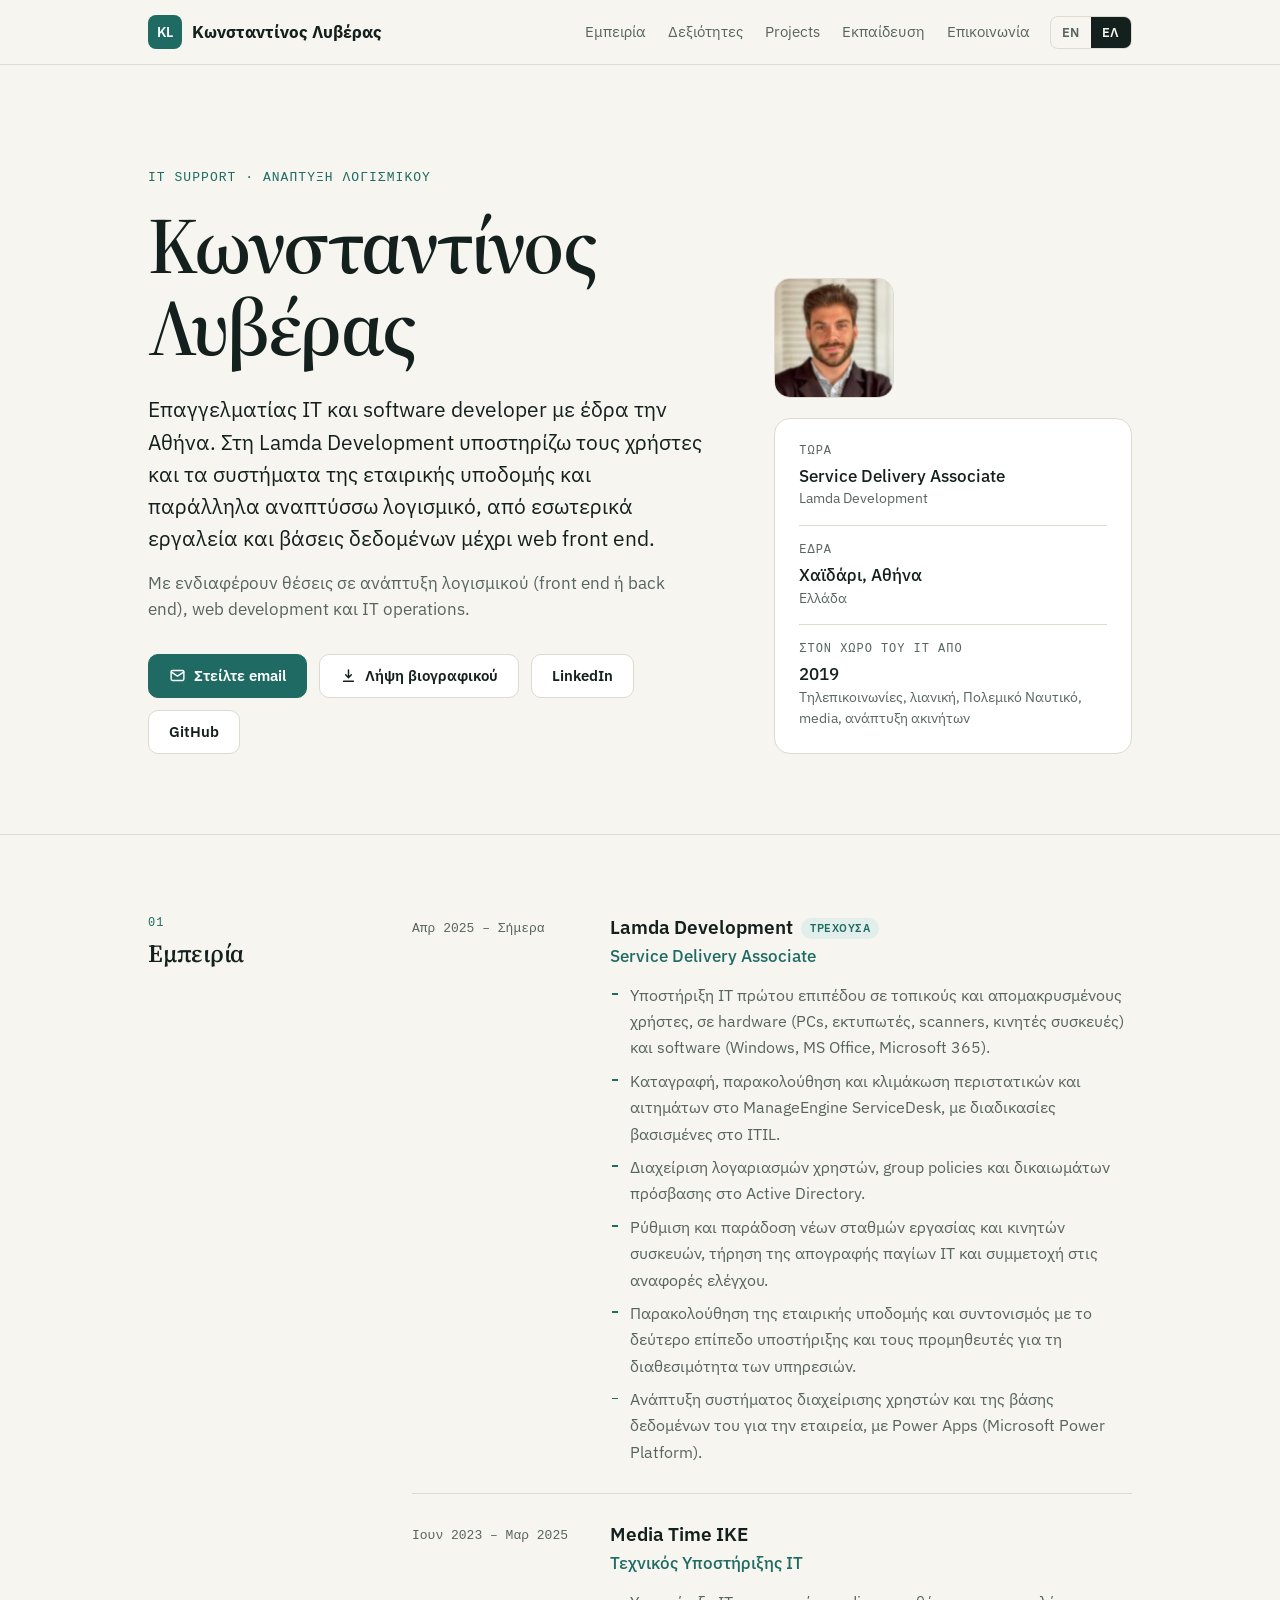
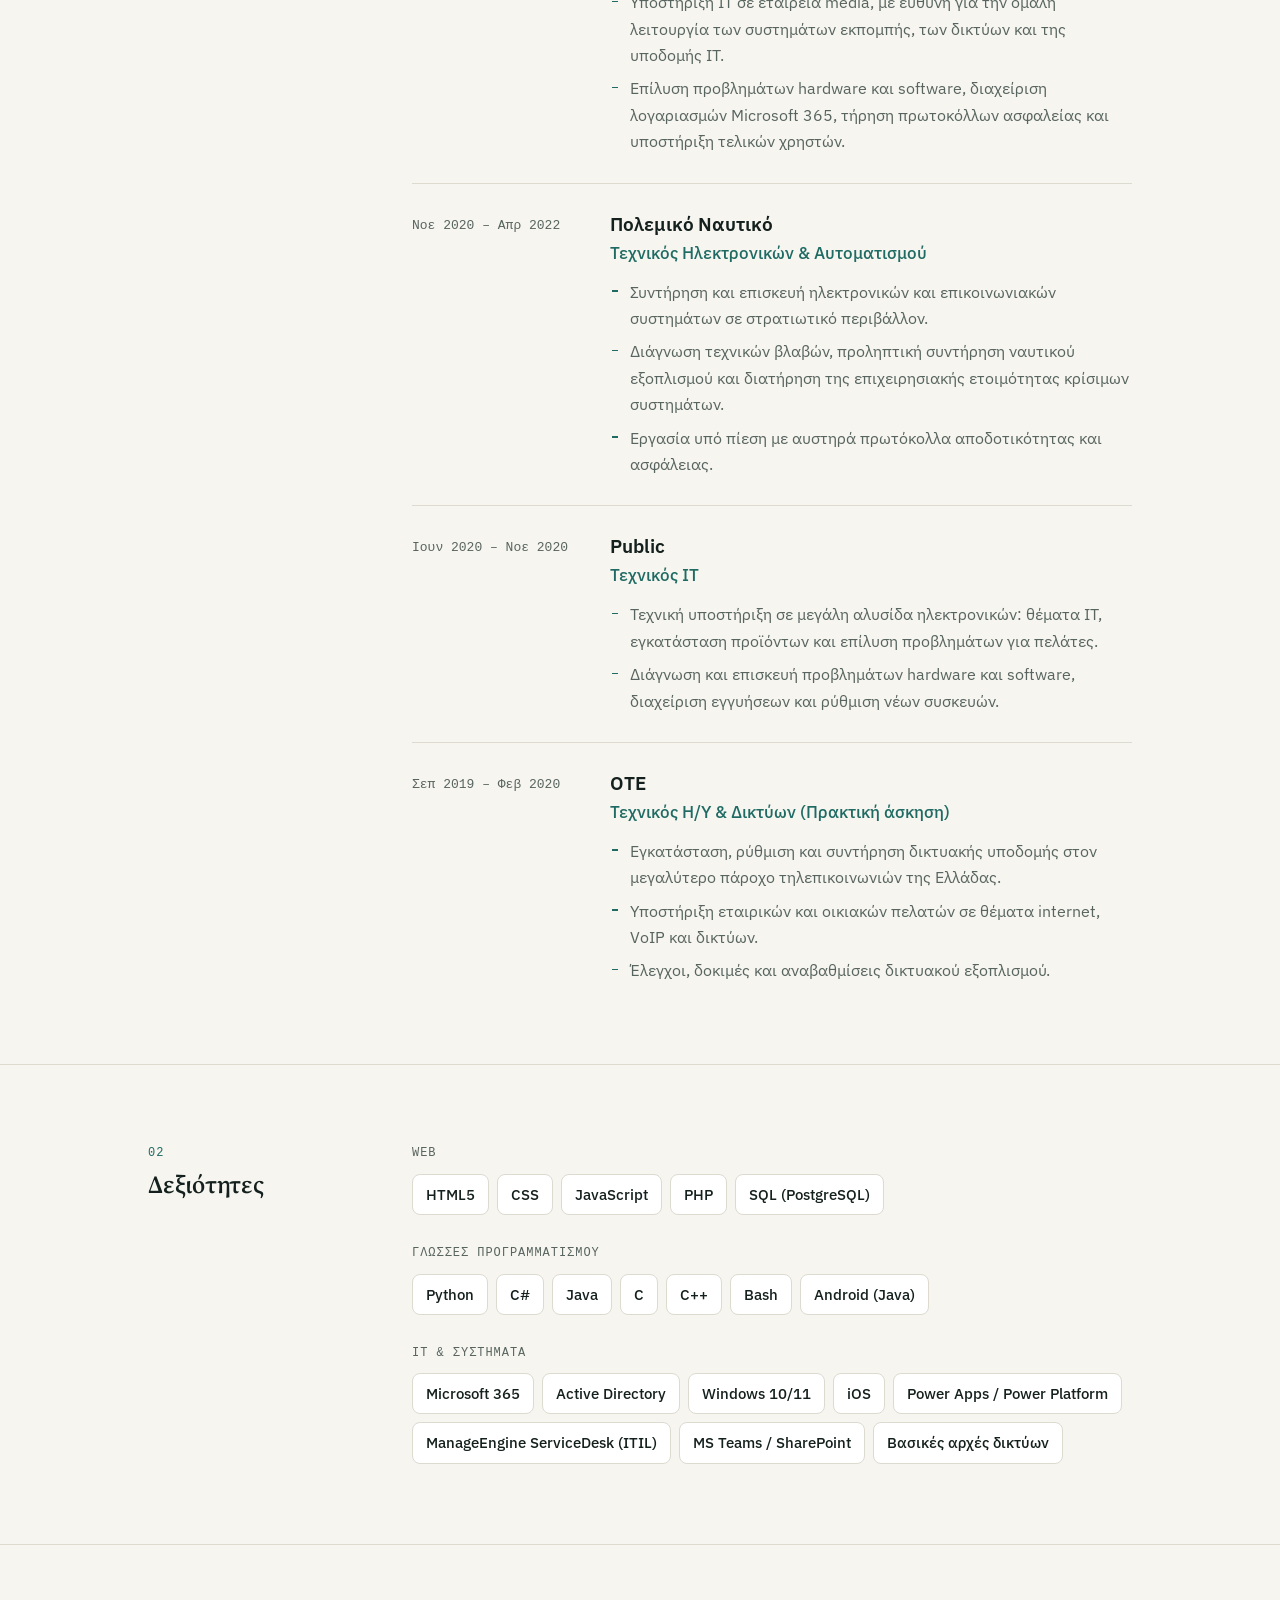
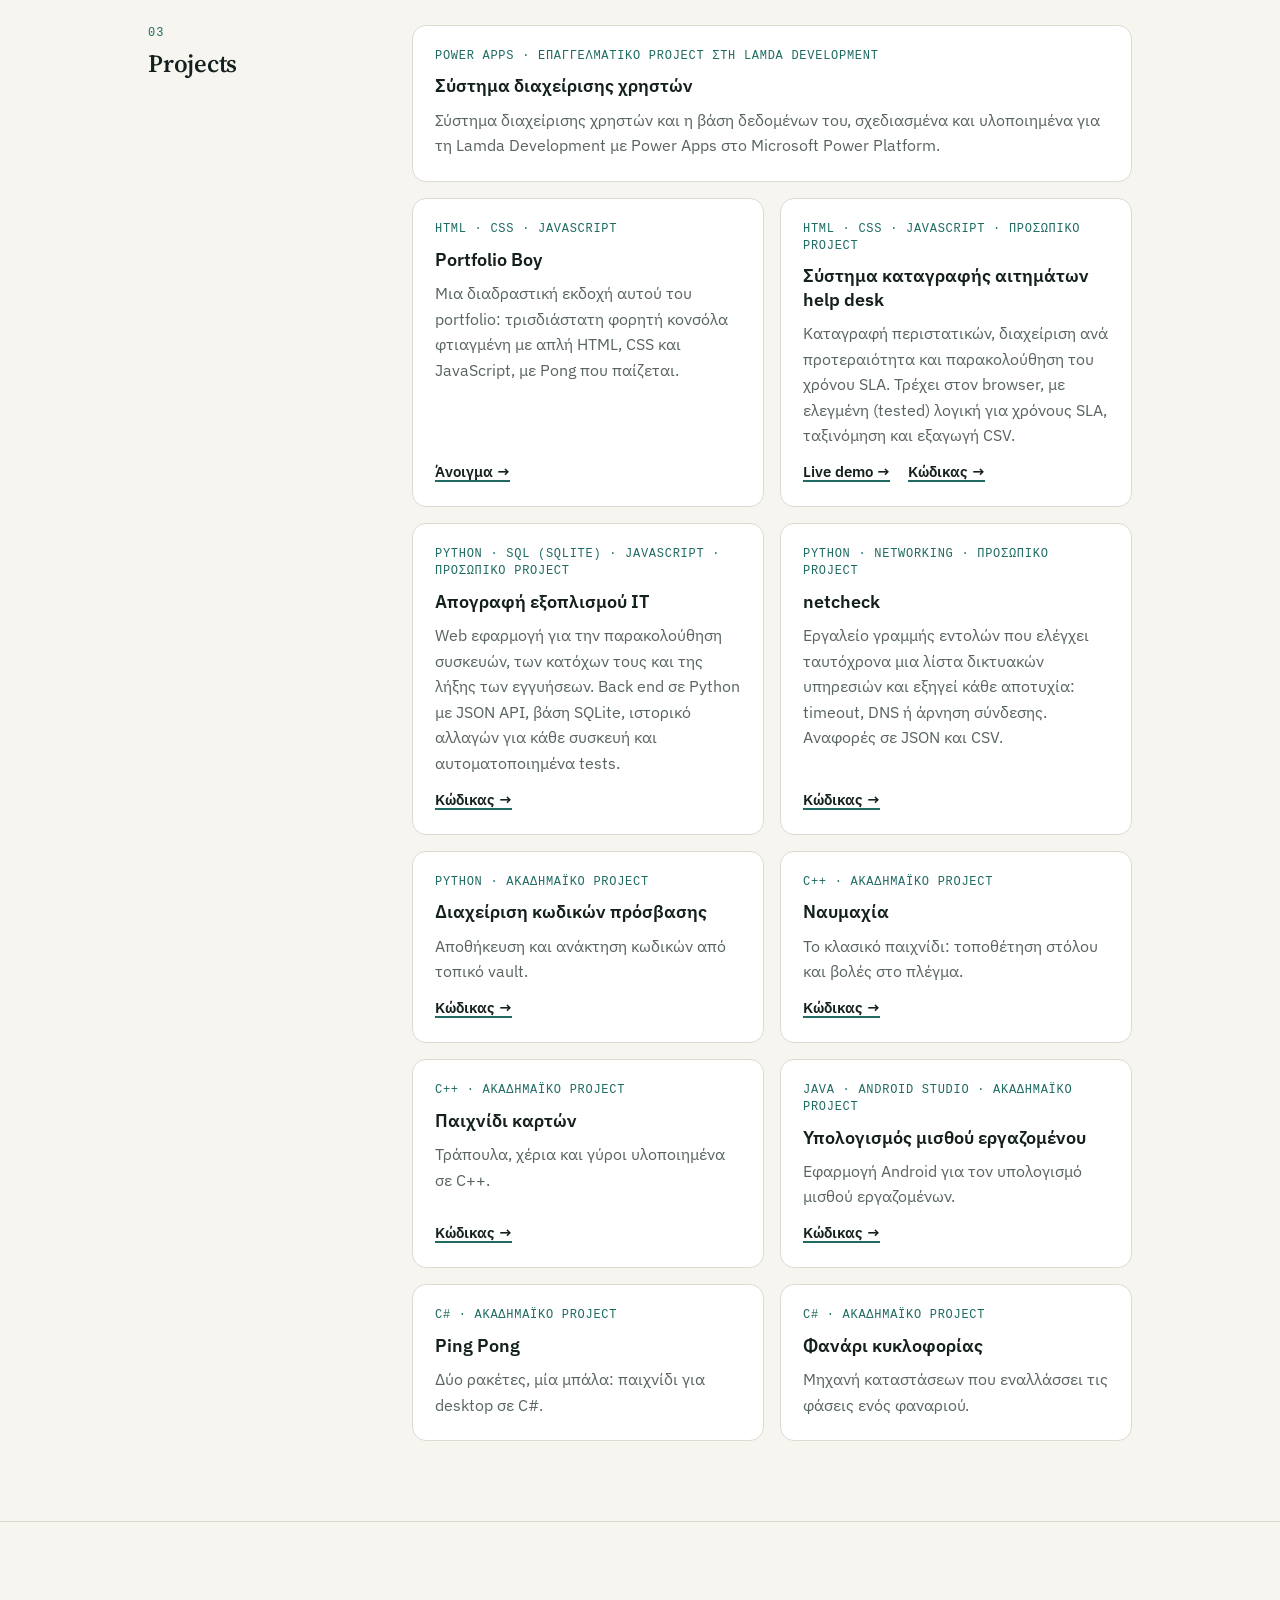
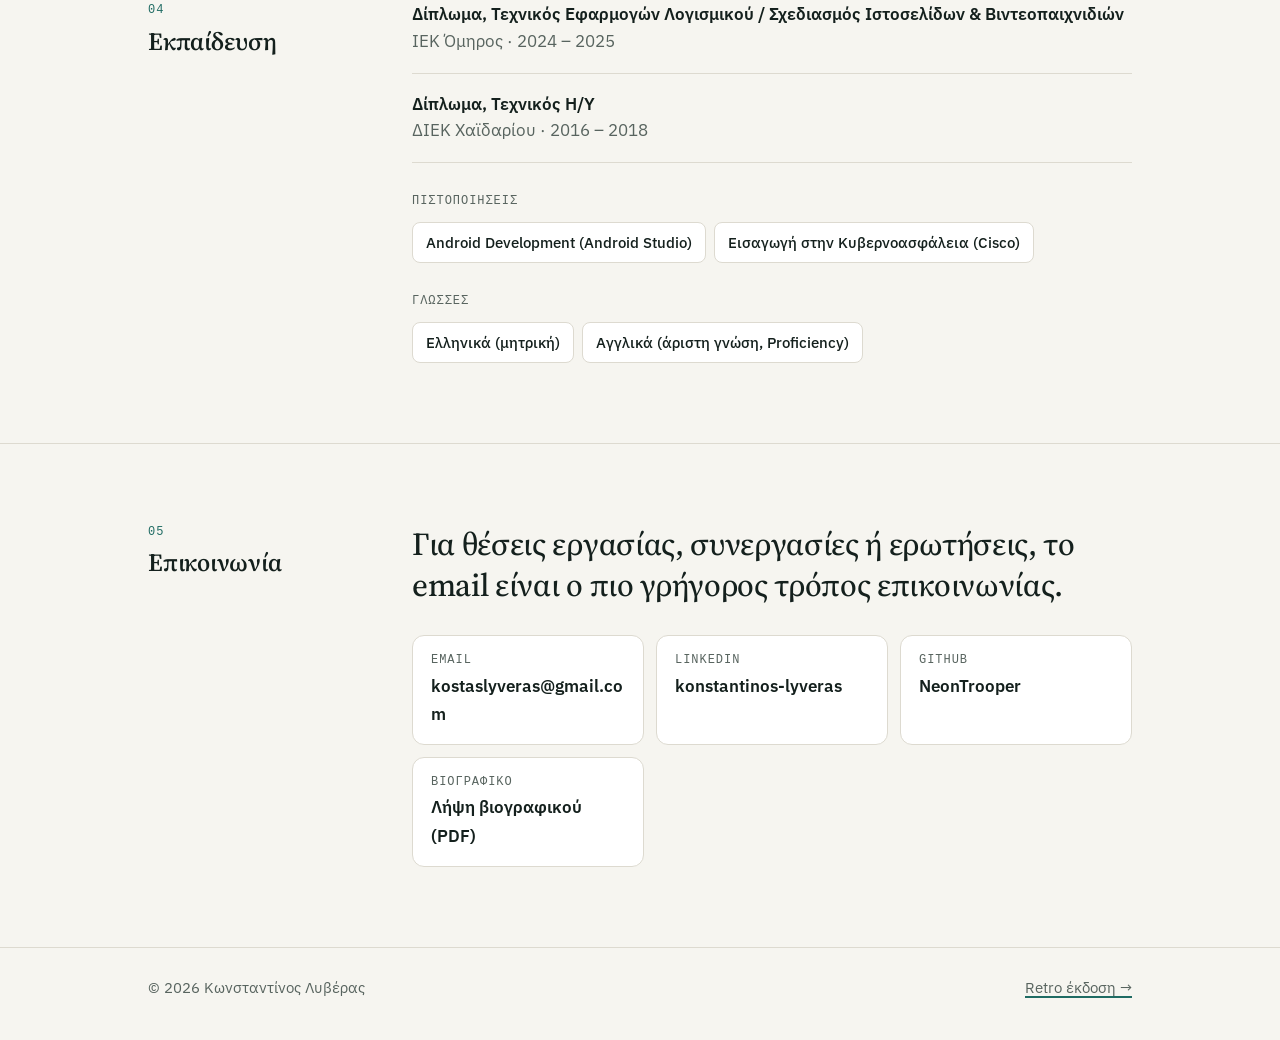
==== el/index.html @ 1a90a1cf "Professional bilingual portfolio; Game Boy site moved to /retro/ - New English page at / and Greek p" ====
<!DOCTYPE html>
<html lang="el">
<head>
<meta charset="utf-8">
<meta name="viewport" content="width=device-width, initial-scale=1">
<title>Κωνσταντίνος Λυβέρας | IT Support &amp; Ανάπτυξη Λογισμικού</title>
<meta name="description" content="Ο Κωνσταντίνος Λυβέρας είναι επαγγελματίας IT και software developer στην Αθήνα: υποστήριξη IT, διαχείριση Microsoft 365 και Active Directory, ανάπτυξη με JavaScript, PHP, SQL, Python, C# και Java.">
<meta name="author" content="Konstantinos Lyveras">
<meta name="theme-color" content="#1f6b63">
<meta name="robots" content="index, follow">
<link rel="canonical" href="https://www.konstantinoslyveras.gr/el/">
<link rel="alternate" hreflang="en" href="https://www.konstantinoslyveras.gr/">
<link rel="alternate" hreflang="el" href="https://www.konstantinoslyveras.gr/el/">
<link rel="alternate" hreflang="x-default" href="https://www.konstantinoslyveras.gr/">
<meta property="og:type" content="profile">
<meta property="og:title" content="Κωνσταντίνος Λυβέρας | IT Support &amp; Ανάπτυξη Λογισμικού">
<meta property="og:description" content="Ο Κωνσταντίνος Λυβέρας είναι επαγγελματίας IT και software developer στην Αθήνα: υποστήριξη IT, διαχείριση Microsoft 365 και Active Directory, ανάπτυξη με JavaScript, PHP, SQL, Python, C# και Java.">
<meta property="og:url" content="https://www.konstantinoslyveras.gr/el/">
<meta property="og:locale" content="el_GR">
<meta name="twitter:card" content="summary">
<script type="application/ld+json">{"@context": "https://schema.org", "@type": "ProfilePage", "url": "https://www.konstantinoslyveras.gr/el/", "inLanguage": "el", "mainEntity": {"@type": "Person", "@id": "https://www.konstantinoslyveras.gr/#person", "name": "Konstantinos Lyveras", "alternateName": "Κωνσταντίνος Λυβέρας", "url": "https://www.konstantinoslyveras.gr/", "jobTitle": "Service Delivery Associate", "worksFor": {"@type": "Organization", "name": "Lamda Development"}, "description": "Ο Κωνσταντίνος Λυβέρας είναι επαγγελματίας IT και software developer στην Αθήνα: υποστήριξη IT, διαχείριση Microsoft 365 και Active Directory, ανάπτυξη με JavaScript, PHP, SQL, Python, C# και Java.", "address": {"@type": "PostalAddress", "addressLocality": "Chaidari", "addressRegion": "Attiki", "addressCountry": "GR"}, "knowsAbout": ["IT support", "Microsoft 365", "Active Directory", "Web development", "JavaScript", "HTML", "CSS", "PHP", "SQL", "Python", "C#", "Java", "C++"], "sameAs": ["https://www.linkedin.com/in/konstantinos-lyveras-231a96329/", "https://github.com/NeonTrooper"]}}</script>
<link rel="icon" href="../assets/favicon.svg" type="image/svg+xml">
<link rel="preconnect" href="https://fonts.googleapis.com">
<link rel="preconnect" href="https://fonts.gstatic.com" crossorigin>
<link rel="stylesheet" href="https://fonts.googleapis.com/css2?family=IBM+Plex+Sans:wght@400;500;600&family=Source+Serif+4:opsz,wght@8..60,500;8..60,600&display=swap">
<link rel="stylesheet" href="../assets/site.css">
</head>
<body>
<a class="skip" href="#main">Μετάβαση στο περιεχόμενο</a>

<header class="top"><div class="wrap">
  <a class="mark" href="#top" aria-label="Κωνσταντίνος Λυβέρας"><i>KL</i><b>Κωνσταντίνος Λυβέρας</b></a>
  <nav class="nav" aria-label="Επικοινωνία"><a href="#experience">Εμπειρία</a><a href="#skills">Δεξιότητες</a><a href="#projects">Projects</a><a href="#education">Εκπαίδευση</a><a href="#contact">Επικοινωνία</a></nav>
  <div class="lang" role="group" aria-label="Γλώσσα"><a href="../" lang="en" hreflang="en">EN</a><span aria-current="true">ΕΛ</span></div>
</div></header>

<main id="main">
<section class="hero" id="top"><div class="wrap">
  <div>
    <p class="eyebrow">IT Support · Ανάπτυξη Λογισμικού</p>
    <h1>Κωνσταντίνος Λυβέρας</h1>
    <p class="lead">Επαγγελματίας IT και software developer με έδρα την Αθήνα. Στη Lamda Development υποστηρίζω τους χρήστες και τα συστήματα της εταιρικής υποδομής και παράλληλα αναπτύσσω λογισμικό, από εσωτερικά εργαλεία και βάσεις δεδομένων μέχρι web front end.</p>
    <p class="lead">Με ενδιαφέρουν θέσεις σε ανάπτυξη λογισμικού (front end ή back end), web development και IT operations.</p>
    <div class="cta">
      <a class="btn primary" href="mailto:kostaslyveras@gmail.com"><svg viewBox="0 0 24 24" fill="none" stroke="currentColor" stroke-width="2" stroke-linecap="round" stroke-linejoin="round" aria-hidden="true"><rect x="3" y="5" width="18" height="14" rx="2"/><path d="m3 7 9 6 9-6"/></svg>Στείλτε email</a>
      <a class="btn" href="../assets/Konstantinos-Lyveras-CV-EL.pdf" download="Konstantinos-Lyveras-CV-EL.pdf"><svg viewBox="0 0 24 24" fill="none" stroke="currentColor" stroke-width="2" stroke-linecap="round" stroke-linejoin="round" aria-hidden="true"><path d="M12 4v11m0 0-4-4m4 4 4-4M5 20h14"/></svg>Λήψη βιογραφικού</a>
      <a class="btn" href="https://www.linkedin.com/in/konstantinos-lyveras-231a96329/" target="_blank" rel="noopener">LinkedIn</a>
      <a class="btn" href="https://github.com/NeonTrooper" target="_blank" rel="noopener">GitHub</a>
    </div>
  </div>
  <aside class="side">
    <img class="portrait" src="../assets/portrait.jpg" width="120" height="120" alt="Φωτογραφία του Κωνσταντίνου Λυβέρα">
    <dl class="facts"><div><dt>Τώρα</dt><dd>Service Delivery Associate<small>Lamda Development</small></dd></div><div><dt>Έδρα</dt><dd>Χαϊδάρι, Αθήνα<small>Ελλάδα</small></dd></div><div><dt>Στον χώρο του IT από</dt><dd>2019<small>Τηλεπικοινωνίες, λιανική, Πολεμικό Ναυτικό, media, ανάπτυξη ακινήτων</small></dd></div></dl>
  </aside>
</div></section>

<section class="section" id="experience"><div class="wrap"><h2><span>01</span>Εμπειρία</h2><div>
<article class="job"><p class="when">Απρ 2025 – Σήμερα</p><div><h3>Lamda Development<span class="badge">Τρέχουσα</span></h3><p class="role">Service Delivery Associate</p><ul class="bullets"><li>Υποστήριξη IT πρώτου επιπέδου σε τοπικούς και απομακρυσμένους χρήστες, σε hardware (PCs, εκτυπωτές, scanners, κινητές συσκευές) και software (Windows, MS Office, Microsoft 365).</li><li>Καταγραφή, παρακολούθηση και κλιμάκωση περιστατικών και αιτημάτων στο ManageEngine ServiceDesk, με διαδικασίες βασισμένες στο ITIL.</li><li>Διαχείριση λογαριασμών χρηστών, group policies και δικαιωμάτων πρόσβασης στο Active Directory.</li><li>Ρύθμιση και παράδοση νέων σταθμών εργασίας και κινητών συσκευών, τήρηση της απογραφής παγίων IT και συμμετοχή στις αναφορές ελέγχου.</li><li>Παρακολούθηση της εταιρικής υποδομής και συντονισμός με το δεύτερο επίπεδο υποστήριξης και τους προμηθευτές για τη διαθεσιμότητα των υπηρεσιών.</li><li>Ανάπτυξη συστήματος διαχείρισης χρηστών και της βάσης δεδομένων του για την εταιρεία, με Power Apps (Microsoft Power Platform).</li></ul></div></article>
<article class="job"><p class="when">Ιουν 2023 – Μαρ 2025</p><div><h3>Media Time ΙΚΕ</h3><p class="role">Τεχνικός Υποστήριξης IT</p><ul class="bullets"><li>Υποστήριξη IT σε εταιρεία media, με ευθύνη για την ομαλή λειτουργία των συστημάτων εκπομπής, των δικτύων και της υποδομής IT.</li><li>Επίλυση προβλημάτων hardware και software, διαχείριση λογαριασμών Microsoft 365, τήρηση πρωτοκόλλων ασφαλείας και υποστήριξη τελικών χρηστών.</li></ul></div></article>
<article class="job"><p class="when">Νοε 2020 – Απρ 2022</p><div><h3>Πολεμικό Ναυτικό</h3><p class="role">Τεχνικός Ηλεκτρονικών &amp; Αυτοματισμού</p><ul class="bullets"><li>Συντήρηση και επισκευή ηλεκτρονικών και επικοινωνιακών συστημάτων σε στρατιωτικό περιβάλλον.</li><li>Διάγνωση τεχνικών βλαβών, προληπτική συντήρηση ναυτικού εξοπλισμού και διατήρηση της επιχειρησιακής ετοιμότητας κρίσιμων συστημάτων.</li><li>Εργασία υπό πίεση με αυστηρά πρωτόκολλα αποδοτικότητας και ασφάλειας.</li></ul></div></article>
<article class="job"><p class="when">Ιουν 2020 – Νοε 2020</p><div><h3>Public</h3><p class="role">Τεχνικός IT</p><ul class="bullets"><li>Τεχνική υποστήριξη σε μεγάλη αλυσίδα ηλεκτρονικών: θέματα IT, εγκατάσταση προϊόντων και επίλυση προβλημάτων για πελάτες.</li><li>Διάγνωση και επισκευή προβλημάτων hardware και software, διαχείριση εγγυήσεων και ρύθμιση νέων συσκευών.</li></ul></div></article>
<article class="job"><p class="when">Σεπ 2019 – Φεβ 2020</p><div><h3>ΟΤΕ</h3><p class="role">Τεχνικός Η/Υ &amp; Δικτύων (Πρακτική άσκηση)</p><ul class="bullets"><li>Εγκατάσταση, ρύθμιση και συντήρηση δικτυακής υποδομής στον μεγαλύτερο πάροχο τηλεπικοινωνιών της Ελλάδας.</li><li>Υποστήριξη εταιρικών και οικιακών πελατών σε θέματα internet, VoIP και δικτύων.</li><li>Έλεγχοι, δοκιμές και αναβαθμίσεις δικτυακού εξοπλισμού.</li></ul></div></article>
</div></div></section>

<section class="section" id="skills"><div class="wrap"><h2><span>02</span>Δεξιότητες</h2><div>
<div class="skillgroup"><h3>Web</h3><ul class="chips"><li>HTML5</li><li>CSS</li><li>JavaScript</li><li>PHP</li><li>SQL (PostgreSQL)</li></ul></div>
<div class="skillgroup"><h3>Γλώσσες προγραμματισμού</h3><ul class="chips"><li>Python</li><li>C#</li><li>Java</li><li>C</li><li>C++</li><li>Bash</li><li>Android (Java)</li></ul></div>
<div class="skillgroup"><h3>IT &amp; συστήματα</h3><ul class="chips"><li>Microsoft 365</li><li>Active Directory</li><li>Windows 10/11</li><li>iOS</li><li>Power Apps / Power Platform</li><li>ManageEngine ServiceDesk (ITIL)</li><li>MS Teams / SharePoint</li><li>Βασικές αρχές δικτύων</li></ul></div>
</div></div></section>

<section class="section" id="projects"><div class="wrap"><h2><span>03</span>Projects</h2><div>
<div class="cards"><article class="card wide"><p class="tag">Power Apps · Επαγγελματικό project στη Lamda Development</p><h3>Σύστημα διαχείρισης χρηστών</h3><p>Σύστημα διαχείρισης χρηστών και η βάση δεδομένων του, σχεδιασμένα και υλοποιημένα για τη Lamda Development με Power Apps στο Microsoft Power Platform.</p><div class="card-links"></div></article>
<article class="card"><p class="tag">HTML · CSS · JavaScript</p><h3>Portfolio Boy</h3><p>Μια διαδραστική εκδοχή αυτού του portfolio: τρισδιάστατη φορητή κονσόλα φτιαγμένη με απλή HTML, CSS και JavaScript, με Pong που παίζεται.</p><div class="card-links"><a class="more" href="../retro/">Άνοιγμα →</a></div></article>
<article class="card"><p class="tag">HTML · CSS · JavaScript · Προσωπικό project</p><h3>Σύστημα καταγραφής αιτημάτων help desk</h3><p>Καταγραφή περιστατικών, διαχείριση ανά προτεραιότητα και παρακολούθηση του χρόνου SLA. Τρέχει στον browser, με ελεγμένη (tested) λογική για χρόνους SLA, ταξινόμηση και εξαγωγή CSV.</p><div class="card-links"><a class="more" href="../demos/helpdesk/">Live demo →</a><a class="more" href="https://github.com/NeonTrooper/helpdesk-tickets" target="_blank" rel="noopener">Κώδικας →</a></div></article>
<article class="card"><p class="tag">Python · SQL (SQLite) · JavaScript · Προσωπικό project</p><h3>Απογραφή εξοπλισμού IT</h3><p>Web εφαρμογή για την παρακολούθηση συσκευών, των κατόχων τους και της λήξης των εγγυήσεων. Back end σε Python με JSON API, βάση SQLite, ιστορικό αλλαγών για κάθε συσκευή και αυτοματοποιημένα tests.</p><div class="card-links"><a class="more" href="https://github.com/NeonTrooper/it-asset-inventory" target="_blank" rel="noopener">Κώδικας →</a></div></article>
<article class="card"><p class="tag">Python · Networking · Προσωπικό project</p><h3>netcheck</h3><p>Εργαλείο γραμμής εντολών που ελέγχει ταυτόχρονα μια λίστα δικτυακών υπηρεσιών και εξηγεί κάθε αποτυχία: timeout, DNS ή άρνηση σύνδεσης. Αναφορές σε JSON και CSV.</p><div class="card-links"><a class="more" href="https://github.com/NeonTrooper/netcheck" target="_blank" rel="noopener">Κώδικας →</a></div></article>
<article class="card"><p class="tag">Python · Ακαδημαϊκό project</p><h3>Διαχείριση κωδικών πρόσβασης</h3><p>Αποθήκευση και ανάκτηση κωδικών από τοπικό vault.</p><div class="card-links"><a class="more" href="https://github.com/NeonTrooper/my-projects-repo/tree/main/Python-Projects" target="_blank" rel="noopener">Κώδικας →</a></div></article>
<article class="card"><p class="tag">C++ · Ακαδημαϊκό project</p><h3>Ναυμαχία</h3><p>Το κλασικό παιχνίδι: τοποθέτηση στόλου και βολές στο πλέγμα.</p><div class="card-links"><a class="more" href="https://github.com/NeonTrooper/my-projects-repo/tree/main/C%2B%2B-Projects/Battleship%20Game" target="_blank" rel="noopener">Κώδικας →</a></div></article>
<article class="card"><p class="tag">C++ · Ακαδημαϊκό project</p><h3>Παιχνίδι καρτών</h3><p>Τράπουλα, χέρια και γύροι υλοποιημένα σε C++.</p><div class="card-links"><a class="more" href="https://github.com/NeonTrooper/my-projects-repo/tree/main/C%2B%2B-Projects/CardGame" target="_blank" rel="noopener">Κώδικας →</a></div></article>
<article class="card"><p class="tag">Java · Android Studio · Ακαδημαϊκό project</p><h3>Υπολογισμός μισθού εργαζομένου</h3><p>Εφαρμογή Android για τον υπολογισμό μισθού εργαζομένων.</p><div class="card-links"><a class="more" href="https://github.com/NeonTrooper/my-projects-repo/tree/main/Android-Projects/YpologismosMisthouErgazomenou" target="_blank" rel="noopener">Κώδικας →</a></div></article>
<article class="card"><p class="tag">C# · Ακαδημαϊκό project</p><h3>Ping Pong</h3><p>Δύο ρακέτες, μία μπάλα: παιχνίδι για desktop σε C#.</p><div class="card-links"></div></article>
<article class="card"><p class="tag">C# · Ακαδημαϊκό project</p><h3>Φανάρι κυκλοφορίας</h3><p>Μηχανή καταστάσεων που εναλλάσσει τις φάσεις ενός φαναριού.</p><div class="card-links"></div></article>
</div></div></div></section>

<section class="section" id="education"><div class="wrap"><h2><span>04</span>Εκπαίδευση</h2><div>
<ul class="edu"><li><strong>Δίπλωμα, Τεχνικός Εφαρμογών Λογισμικού / Σχεδιασμός Ιστοσελίδων &amp; Βιντεοπαιχνιδιών</strong><span>ΙΕΚ Όμηρος · 2024 – 2025</span></li><li><strong>Δίπλωμα, Τεχνικός Η/Υ</strong><span>ΔΙΕΚ Χαϊδαρίου · 2016 – 2018</span></li></ul><h3 class="sub">Πιστοποιήσεις</h3><ul class="chips"><li>Android Development (Android Studio)</li><li>Εισαγωγή στην Κυβερνοασφάλεια (Cisco)</li></ul><h3 class="sub">Γλώσσες</h3><ul class="chips"><li>Ελληνικά (μητρική)</li><li>Αγγλικά (άριστη γνώση, Proficiency)</li></ul></div></div></section>

<section class="section" id="contact"><div class="wrap"><h2><span>05</span>Επικοινωνία</h2><div>
<p class="contact-lead">Για θέσεις εργασίας, συνεργασίες ή ερωτήσεις, το email είναι ο πιο γρήγορος τρόπος επικοινωνίας.</p>
<div class="links">
<a href="mailto:kostaslyveras@gmail.com"><small>Email</small><b>kostaslyveras@gmail.com</b></a>
<a href="https://www.linkedin.com/in/konstantinos-lyveras-231a96329/" target="_blank" rel="noopener"><small>LinkedIn</small><b>konstantinos-lyveras</b></a>
<a href="https://github.com/NeonTrooper" target="_blank" rel="noopener"><small>GitHub</small><b>NeonTrooper</b></a>
<a href="../assets/Konstantinos-Lyveras-CV-EL.pdf" download="Konstantinos-Lyveras-CV-EL.pdf"><small>Βιογραφικό</small><b>Λήψη βιογραφικού (PDF)</b></a>
</div></div></div></section>

</main>

<footer class="foot"><div class="wrap">
  <span>© 2026 Κωνσταντίνος Λυβέρας</span>
  <a href="../retro/">Retro έκδοση →</a>
</div></footer>
</body>
</html>
---- assets/site.css ----
/* ============================================================
   site.css — styles for the professional portfolio (EN + EL).
   The old Game Boy site lives untouched in /retro/ with its own CSS.
   ============================================================ */

:root {
  --bg: #f6f5f0;
  --surface: #ffffff;
  --ink: #14201d;
  --muted: #58645f;
  --line: #dddad0;
  --accent: #1f6b63;
  --accent-ink: #ffffff;
  --accent-soft: #e2eeeb;

  --serif: "Source Serif 4", "Noto Serif", Georgia, "Times New Roman", serif;
  --sans: "IBM Plex Sans", system-ui, -apple-system, "Segoe UI", Roboto, "Helvetica Neue", Arial, sans-serif;
  --mono: ui-monospace, "SF Mono", "Cascadia Mono", Menlo, Consolas, monospace;

  --wrap: 1080px;
  --gutter: clamp(20px, 5vw, 48px);
}

@media (prefers-color-scheme: dark) {
  :root {
    --bg: #0e1413;
    --surface: #151d1b;
    --ink: #e8eeeb;
    --muted: #9aa8a3;
    --line: #26322f;
    --accent: #74cbbe;
    --accent-ink: #0e1413;
    --accent-soft: #17302c;
  }
}

*, *::before, *::after { box-sizing: border-box; }

html { scroll-behavior: smooth; scroll-padding-top: 84px; -webkit-text-size-adjust: 100%; }

body {
  margin: 0;
  background: var(--bg);
  color: var(--ink);
  font-family: var(--sans);
  font-size: 17px;
  line-height: 1.65;
  -webkit-font-smoothing: antialiased;
}

a { color: inherit; text-decoration-color: var(--accent); text-underline-offset: 3px; text-decoration-thickness: 1.5px; }
a:hover { color: var(--accent); }
:focus-visible { outline: 2px solid var(--accent); outline-offset: 3px; border-radius: 4px; }

h1, h2, h3, p, ul, dl, dd { margin: 0; }
ul { padding: 0; list-style: none; }

.wrap { max-width: var(--wrap); margin: 0 auto; padding: 0 var(--gutter); }

.skip {
  position: absolute; left: -9999px; top: 8px;
  background: var(--accent); color: var(--accent-ink); padding: 8px 14px; border-radius: 6px; z-index: 20;
}
.skip:focus { left: 8px; color: var(--accent-ink); }

/* ---------- top bar ---------- */
.top {
  position: sticky; top: 0; z-index: 10;
  background: color-mix(in srgb, var(--bg) 88%, transparent);
  backdrop-filter: blur(10px);
  -webkit-backdrop-filter: blur(10px);
  border-bottom: 1px solid var(--line);
}
.top .wrap { display: flex; align-items: center; gap: 20px; min-height: 64px; }

.mark { display: flex; align-items: center; gap: 10px; text-decoration: none; font-weight: 600; white-space: nowrap; }
.mark i {
  display: grid; place-items: center; width: 34px; height: 34px; border-radius: 8px;
  background: var(--accent); color: var(--accent-ink);
  font: 600 14px/1 var(--sans); font-style: normal; letter-spacing: .02em;
}
.mark:hover { color: inherit; }

.nav { display: flex; gap: 22px; margin-left: auto; font-size: 15px; }
.nav a { text-decoration: none; color: var(--muted); }
.nav a:hover { color: var(--ink); }

.lang {
  display: flex; border: 1px solid var(--line); border-radius: 8px; overflow: hidden;
  font: 600 13px/1 var(--sans); letter-spacing: .04em;
}
.lang a, .lang span { padding: 9px 11px; text-decoration: none; }
.lang span { background: var(--ink); color: var(--bg); }
.lang a { color: var(--muted); }
.lang a:hover { color: var(--ink); background: var(--accent-soft); }

/* ---------- buttons ---------- */
.btn {
  display: inline-flex; align-items: center; gap: 8px;
  padding: 12px 20px; border-radius: 10px; border: 1px solid var(--line);
  background: var(--surface); color: var(--ink);
  font: 600 15px/1.2 var(--sans); text-decoration: none;
  transition: transform .15s ease, border-color .15s ease, background .15s ease;
}
.btn:hover { border-color: var(--accent); color: var(--ink); transform: translateY(-1px); }
.btn.primary { background: var(--accent); border-color: var(--accent); color: var(--accent-ink); }
.btn.primary:hover { color: var(--accent-ink); filter: brightness(1.08); }
.btn svg { width: 17px; height: 17px; flex: none; }

/* ---------- hero ---------- */
.hero { padding: clamp(48px, 9vw, 104px) 0 clamp(40px, 7vw, 80px); }
.hero .wrap { display: grid; grid-template-columns: minmax(0, 1.55fr) minmax(0, 1fr); gap: clamp(32px, 6vw, 72px); align-items: end; }

.eyebrow {
  font: 500 13px/1.4 var(--mono); letter-spacing: .08em; text-transform: uppercase; color: var(--accent);
  margin-bottom: 18px;
}
.hero h1 {
  font: 600 clamp(2.6rem, 7.2vw, 5rem)/1.02 var(--serif);
  letter-spacing: -.025em;
  margin-bottom: 26px;
}
.lead { font-size: clamp(1.1rem, 1.9vw, 1.3rem); line-height: 1.55; max-width: 36em; }
.lead + .lead { margin-top: 14px; color: var(--muted); font-size: 1.05rem; }
.cta { display: flex; flex-wrap: wrap; gap: 12px; margin-top: 32px; }

.facts {
  background: var(--surface); border: 1px solid var(--line); border-radius: 16px;
  padding: 8px 24px;
}
.facts div { padding: 16px 0; border-bottom: 1px solid var(--line); }
.facts div:last-child { border-bottom: 0; }
.facts dt { font: 500 12px/1.4 var(--mono); letter-spacing: .08em; text-transform: uppercase; color: var(--muted); margin-bottom: 4px; }
.facts dd { font-weight: 500; line-height: 1.45; }
.facts dd small { display: block; font-weight: 400; font-size: .9rem; color: var(--muted); }

.portrait { display: block; width: 120px; height: 120px; border-radius: 16px; object-fit: cover; border: 1px solid var(--line); margin-bottom: 20px; }

/* ---------- sections ---------- */
.section { padding: clamp(44px, 7vw, 80px) 0; border-top: 1px solid var(--line); }
.section .wrap { display: grid; grid-template-columns: 200px minmax(0, 1fr); gap: clamp(24px, 5vw, 64px); }
.section h2 {
  font: 600 1.55rem/1.2 var(--serif); letter-spacing: -.01em;
  position: sticky; top: 92px; align-self: start;
}
.section h2 span { display: block; font: 500 12px/1.4 var(--mono); letter-spacing: .08em; color: var(--accent); margin-bottom: 8px; }

/* ---------- experience ---------- */
.job { display: grid; grid-template-columns: 170px minmax(0, 1fr); gap: 8px 28px; padding: 28px 0; border-bottom: 1px solid var(--line); }
.job:first-child { padding-top: 0; }
.job:last-child { border-bottom: 0; padding-bottom: 0; }
.when { font: 500 13px/1.7 var(--mono); color: var(--muted); padding-top: 3px; }
.job h3 { font: 600 1.2rem/1.3 var(--sans); }
.job .role { color: var(--accent); font-weight: 500; margin: 2px 0 12px; }
.badge {
  display: inline-block; margin-left: 8px; padding: 3px 9px; border-radius: 99px; vertical-align: 2px;
  background: var(--accent-soft); color: var(--accent);
  font: 600 11px/1.4 var(--sans); letter-spacing: .05em; text-transform: uppercase;
}
.bullets li { position: relative; padding-left: 20px; margin-top: 7px; color: var(--muted); font-size: 1rem; }
.bullets li::before { content: ""; position: absolute; left: 2px; top: .72em; width: 6px; height: 1.5px; background: var(--accent); }

/* ---------- skills ---------- */
.skillgroup + .skillgroup { margin-top: 30px; }
.skillgroup h3, .sub { font: 500 12px/1.4 var(--mono); letter-spacing: .08em; text-transform: uppercase; color: var(--muted); margin-bottom: 12px; }
.chips { display: flex; flex-wrap: wrap; gap: 8px; }
.chips li { padding: 7px 13px; border: 1px solid var(--line); border-radius: 8px; background: var(--surface); font-size: .95rem; font-weight: 500; }

/* ---------- projects ---------- */
.cards { display: grid; grid-template-columns: repeat(auto-fill, minmax(250px, 1fr)); gap: 16px; }
.card {
  display: flex; flex-direction: column; gap: 10px;
  background: var(--surface); border: 1px solid var(--line); border-radius: 14px; padding: 22px;
}
.card.wide { grid-column: 1 / -1; }
.card .tag { font: 500 12px/1.4 var(--mono); letter-spacing: .06em; text-transform: uppercase; color: var(--accent); }
.card h3 { font: 600 1.12rem/1.3 var(--sans); }
.card p:not(.tag) { color: var(--muted); font-size: .97rem; flex: 1; }
.card-links { display: flex; flex-wrap: wrap; gap: 6px 18px; }
.card-links:empty { display: none; }
.card .more { font-weight: 600; font-size: .95rem; }

/* ---------- education ---------- */
.edu li { padding: 18px 0; border-bottom: 1px solid var(--line); }
.edu li:first-child { padding-top: 0; }
.edu strong { display: block; font-weight: 600; font-size: 1.08rem; line-height: 1.4; }
.edu span { color: var(--muted); }
.sub { margin-top: 30px; }

/* ---------- contact ---------- */
.contact-lead { font: 500 clamp(1.4rem, 3vw, 2rem)/1.3 var(--serif); letter-spacing: -.01em; max-width: 24em; margin-bottom: 28px; }
.links { display: grid; grid-template-columns: repeat(auto-fit, minmax(230px, 1fr)); gap: 12px; }
.links a {
  display: block; padding: 16px 18px; border: 1px solid var(--line); border-radius: 12px; background: var(--surface);
  text-decoration: none; transition: border-color .15s ease, transform .15s ease;
}
.links a:hover { border-color: var(--accent); color: inherit; transform: translateY(-1px); }
.links small { display: block; font: 500 12px/1.4 var(--mono); letter-spacing: .08em; text-transform: uppercase; color: var(--muted); margin-bottom: 3px; }
.links b { font-weight: 600; word-break: break-word; }

/* ---------- footer ---------- */
.foot { border-top: 1px solid var(--line); padding: 28px 0 40px; color: var(--muted); font-size: .92rem; }
.foot .wrap { display: flex; flex-wrap: wrap; gap: 8px 24px; justify-content: space-between; }

/* ---------- responsive ---------- */
@media (max-width: 900px) {
  .nav { display: none; }
  .top .wrap { justify-content: space-between; }
  .hero .wrap { grid-template-columns: 1fr; align-items: start; }
  .section .wrap { grid-template-columns: 1fr; }
  .section h2 { position: static; }
}
@media (max-width: 600px) {
  body { font-size: 16px; }
  .job { grid-template-columns: 1fr; gap: 2px; }
  .mark b { display: none; }
  .cta .btn { flex: 1 1 auto; justify-content: center; }
}

@media (prefers-reduced-motion: reduce) {
  html { scroll-behavior: auto; }
  .btn, .links a { transition: none; }
}

/* ---------- print: the page doubles as a clean one-pager ---------- */
@media print {
  :root { --bg: #fff; --surface: #fff; --ink: #000; --muted: #333; --line: #ccc; --accent: #1f6b63; --accent-soft: #eee; }
  .top, .cta, .skip, .lang { display: none; }
  body { font-size: 11pt; }
  .hero, .section { padding: 18pt 0; }
  .section h2 { position: static; }
  .card, .job { break-inside: avoid; }
}
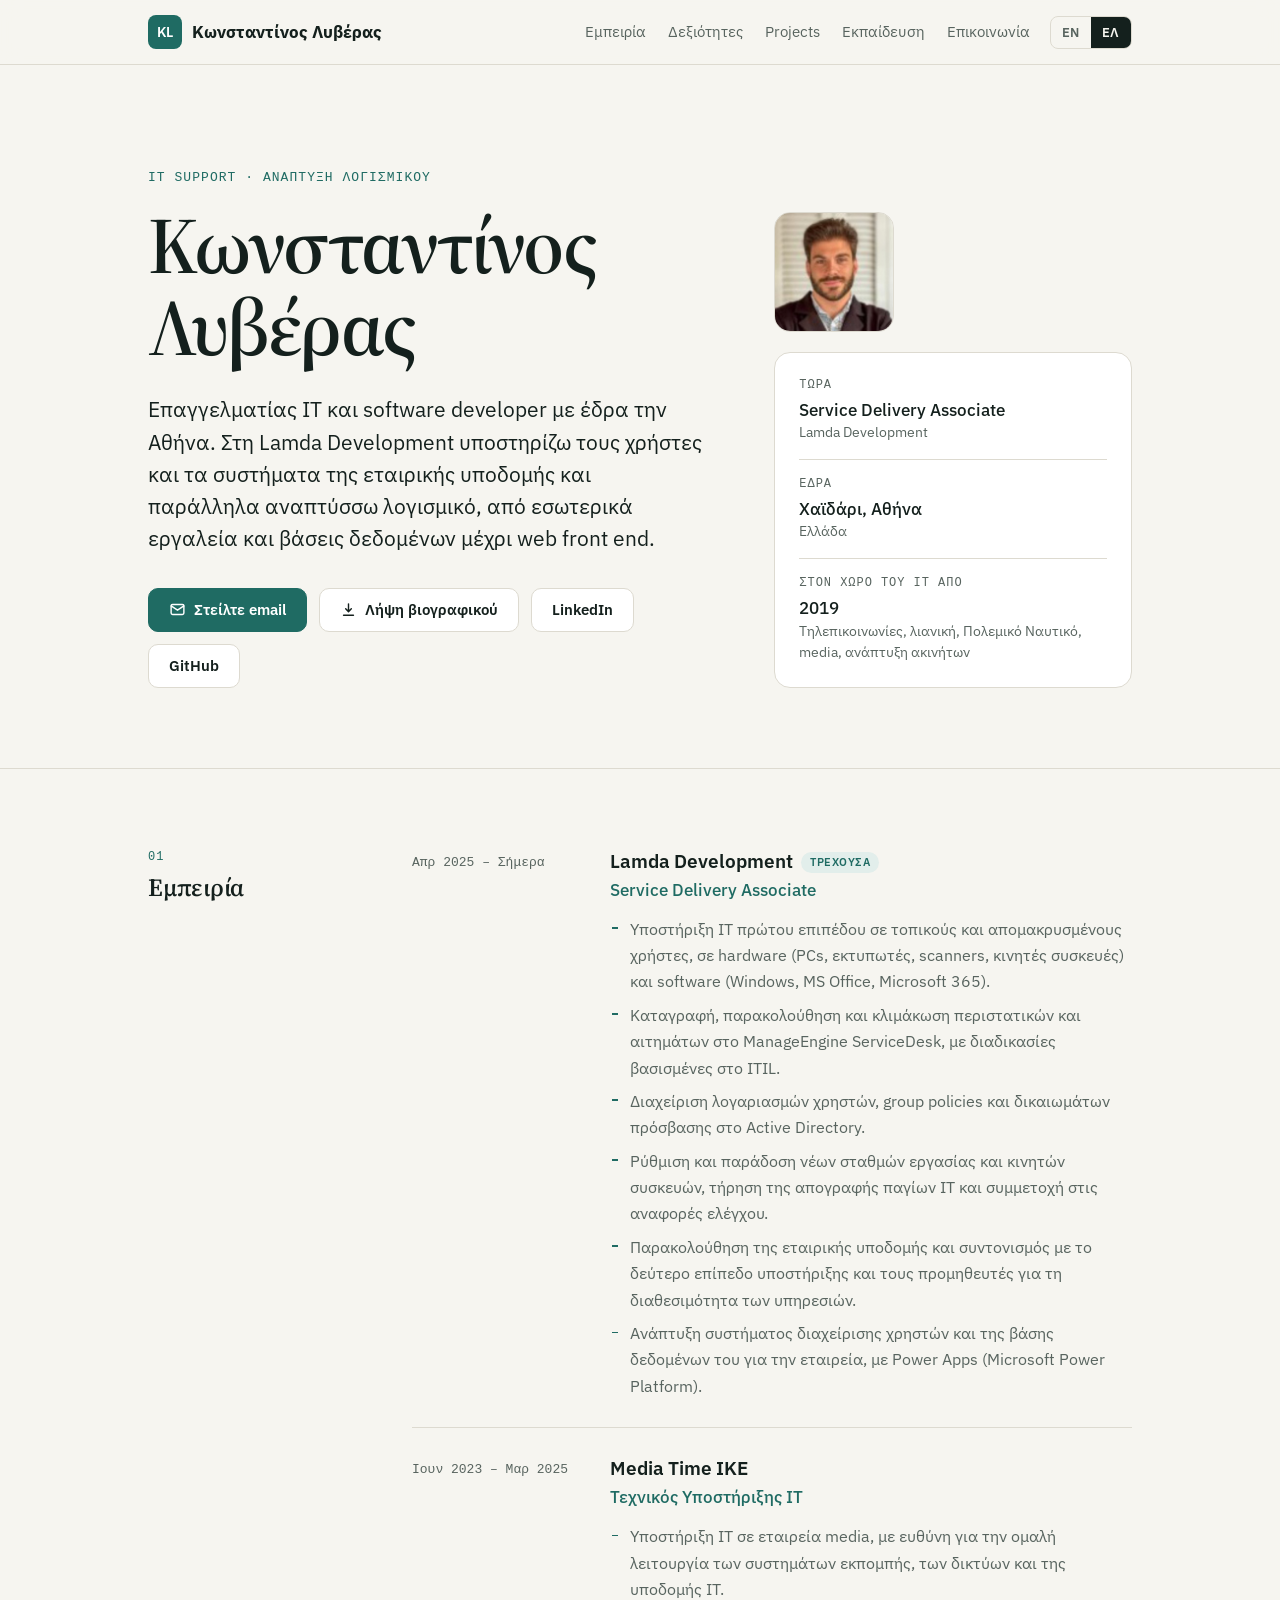
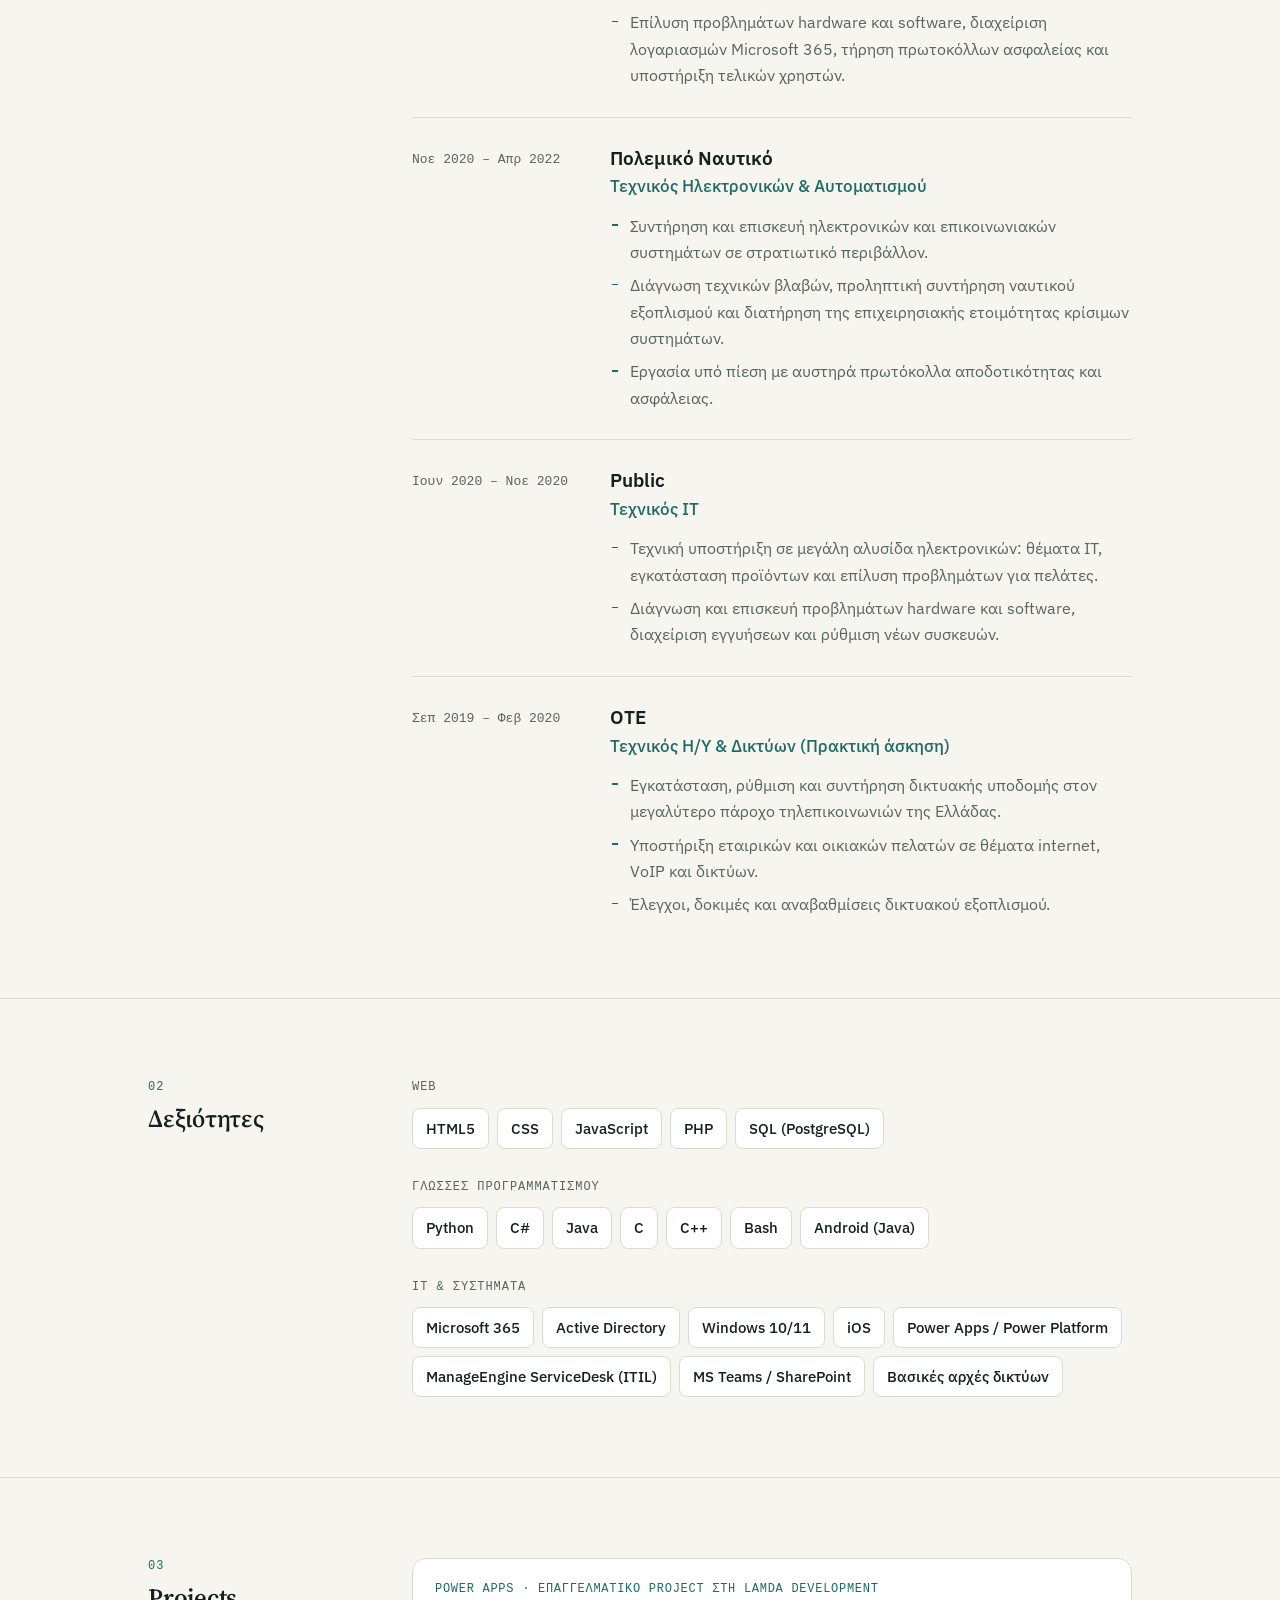
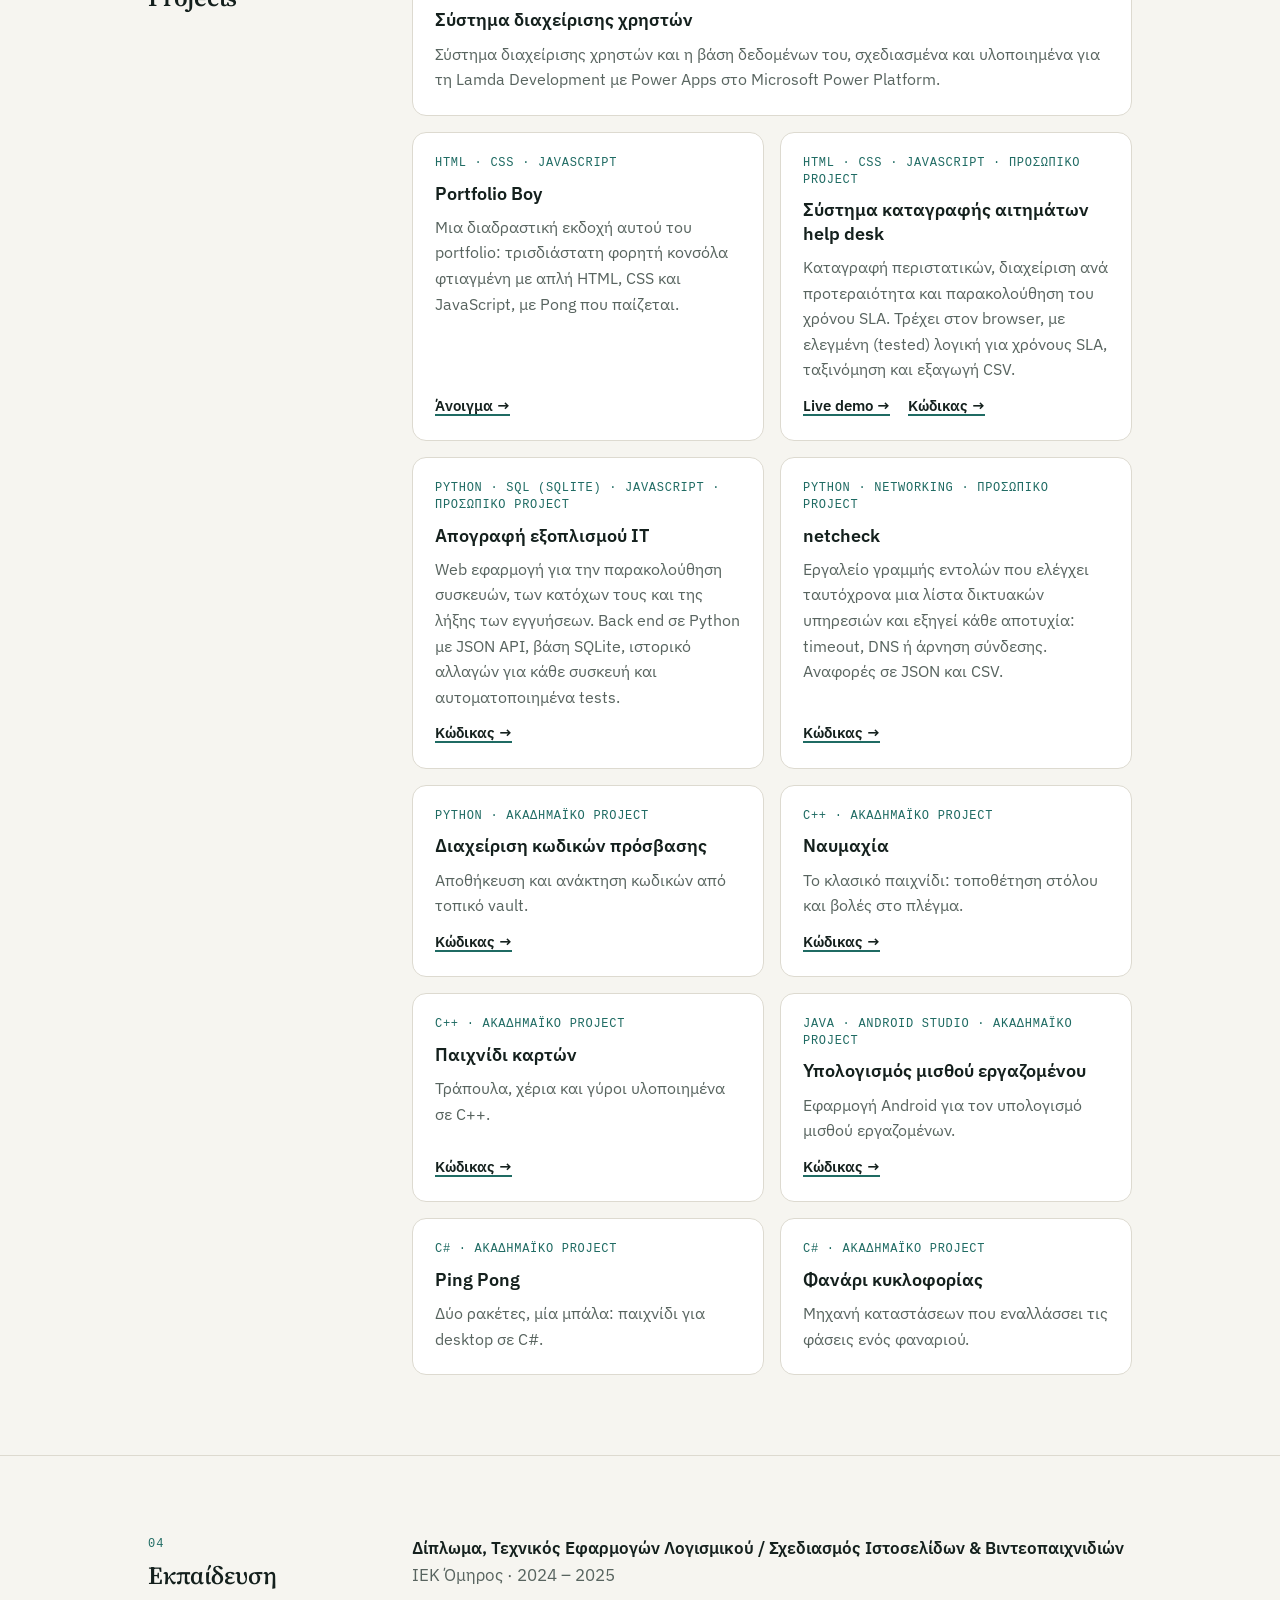
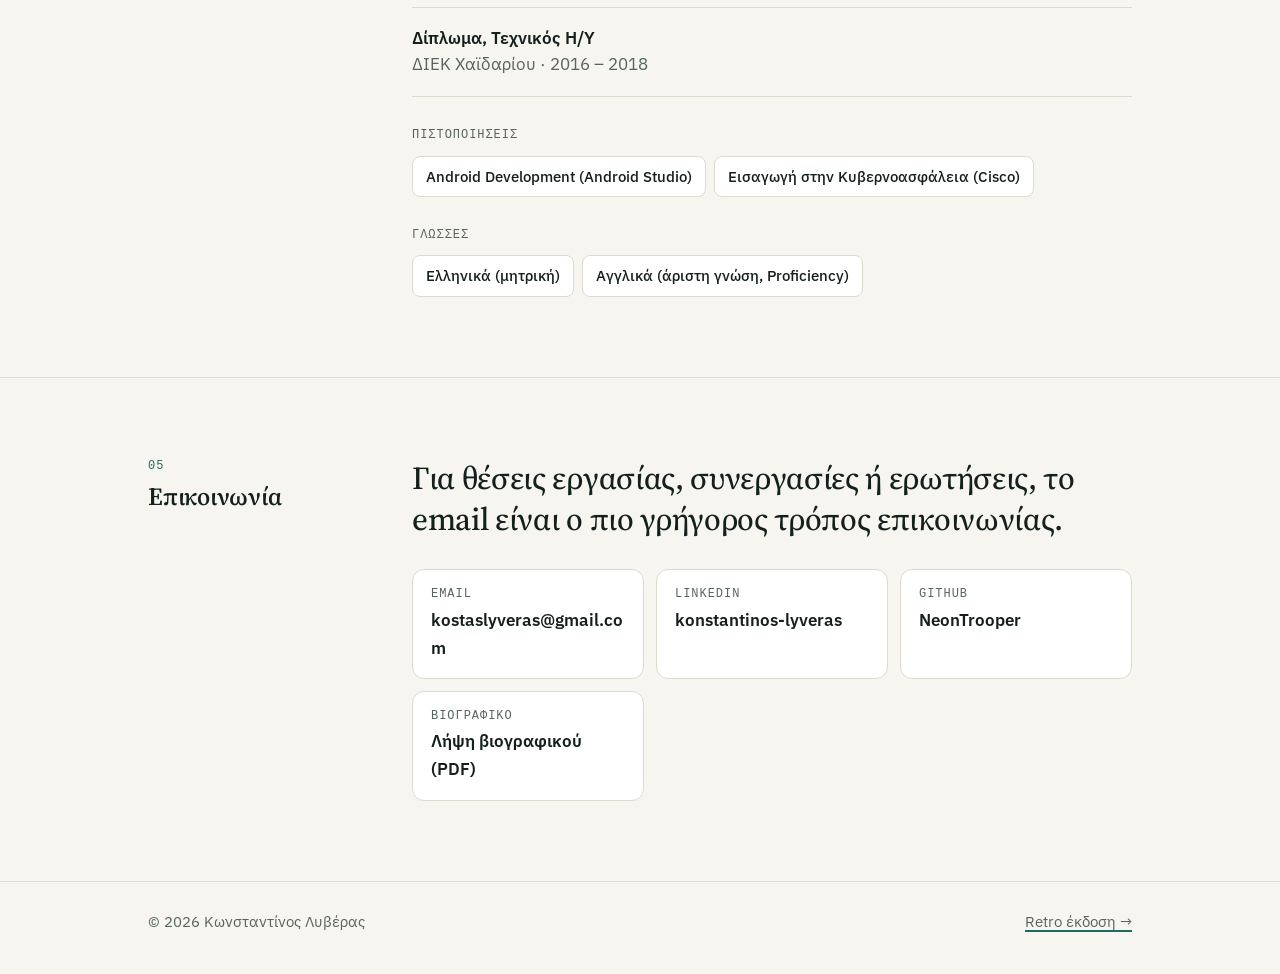
==== commit b96afd7f: "Remove the 'interested in roles' line from the intro Co-Authored-By: Claude Fable 5.2 <noreply@anthr" ====
--- a/el/index.html
+++ b/el/index.html
@@ -40,7 +40,6 @@
     <p class="eyebrow">IT Support · Ανάπτυξη Λογισμικού</p>
     <h1>Κωνσταντίνος Λυβέρας</h1>
     <p class="lead">Επαγγελματίας IT και software developer με έδρα την Αθήνα. Στη Lamda Development υποστηρίζω τους χρήστες και τα συστήματα της εταιρικής υποδομής και παράλληλα αναπτύσσω λογισμικό, από εσωτερικά εργαλεία και βάσεις δεδομένων μέχρι web front end.</p>
-    <p class="lead">Με ενδιαφέρουν θέσεις σε ανάπτυξη λογισμικού (front end ή back end), web development και IT operations.</p>
     <div class="cta">
       <a class="btn primary" href="mailto:kostaslyveras@gmail.com"><svg viewBox="0 0 24 24" fill="none" stroke="currentColor" stroke-width="2" stroke-linecap="round" stroke-linejoin="round" aria-hidden="true"><rect x="3" y="5" width="18" height="14" rx="2"/><path d="m3 7 9 6 9-6"/></svg>Στείλτε email</a>
       <a class="btn" href="../assets/Konstantinos-Lyveras-CV-EL.pdf" download="Konstantinos-Lyveras-CV-EL.pdf"><svg viewBox="0 0 24 24" fill="none" stroke="currentColor" stroke-width="2" stroke-linecap="round" stroke-linejoin="round" aria-hidden="true"><path d="M12 4v11m0 0-4-4m4 4 4-4M5 20h14"/></svg>Λήψη βιογραφικού</a>
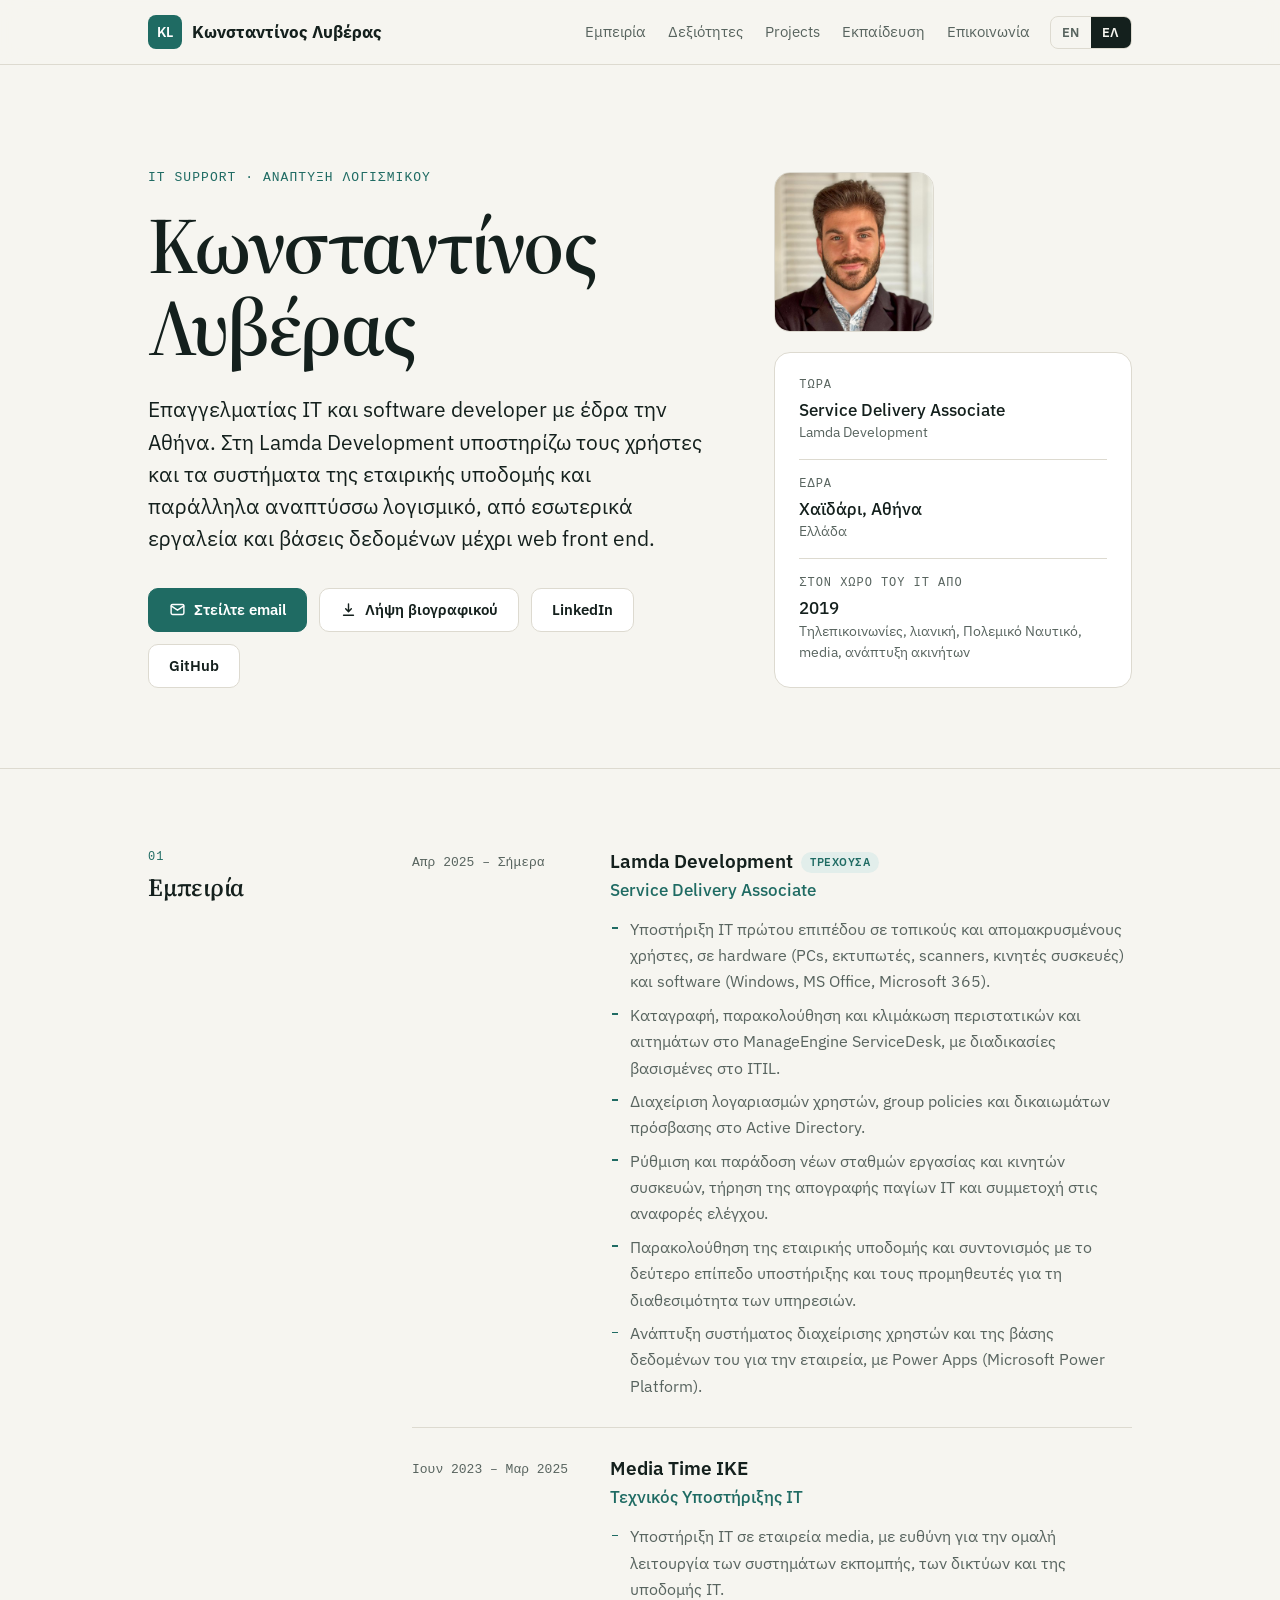
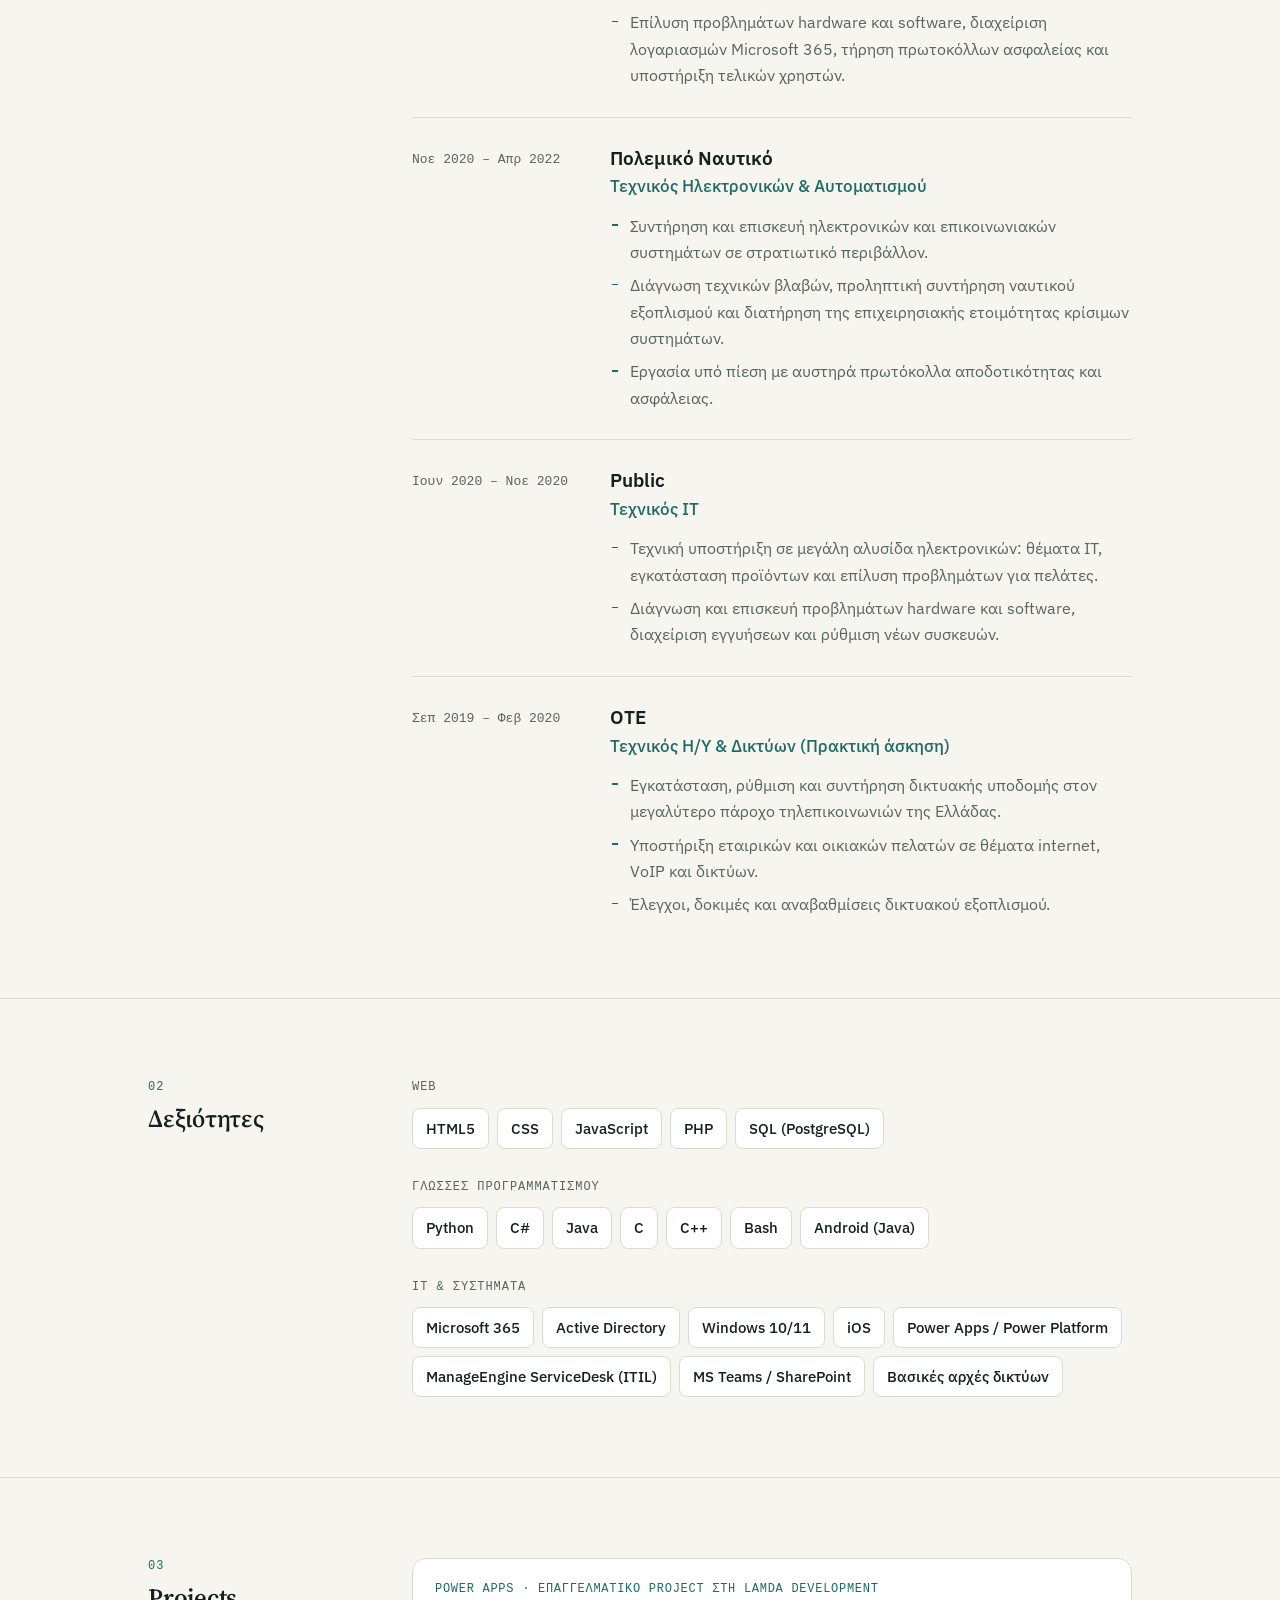
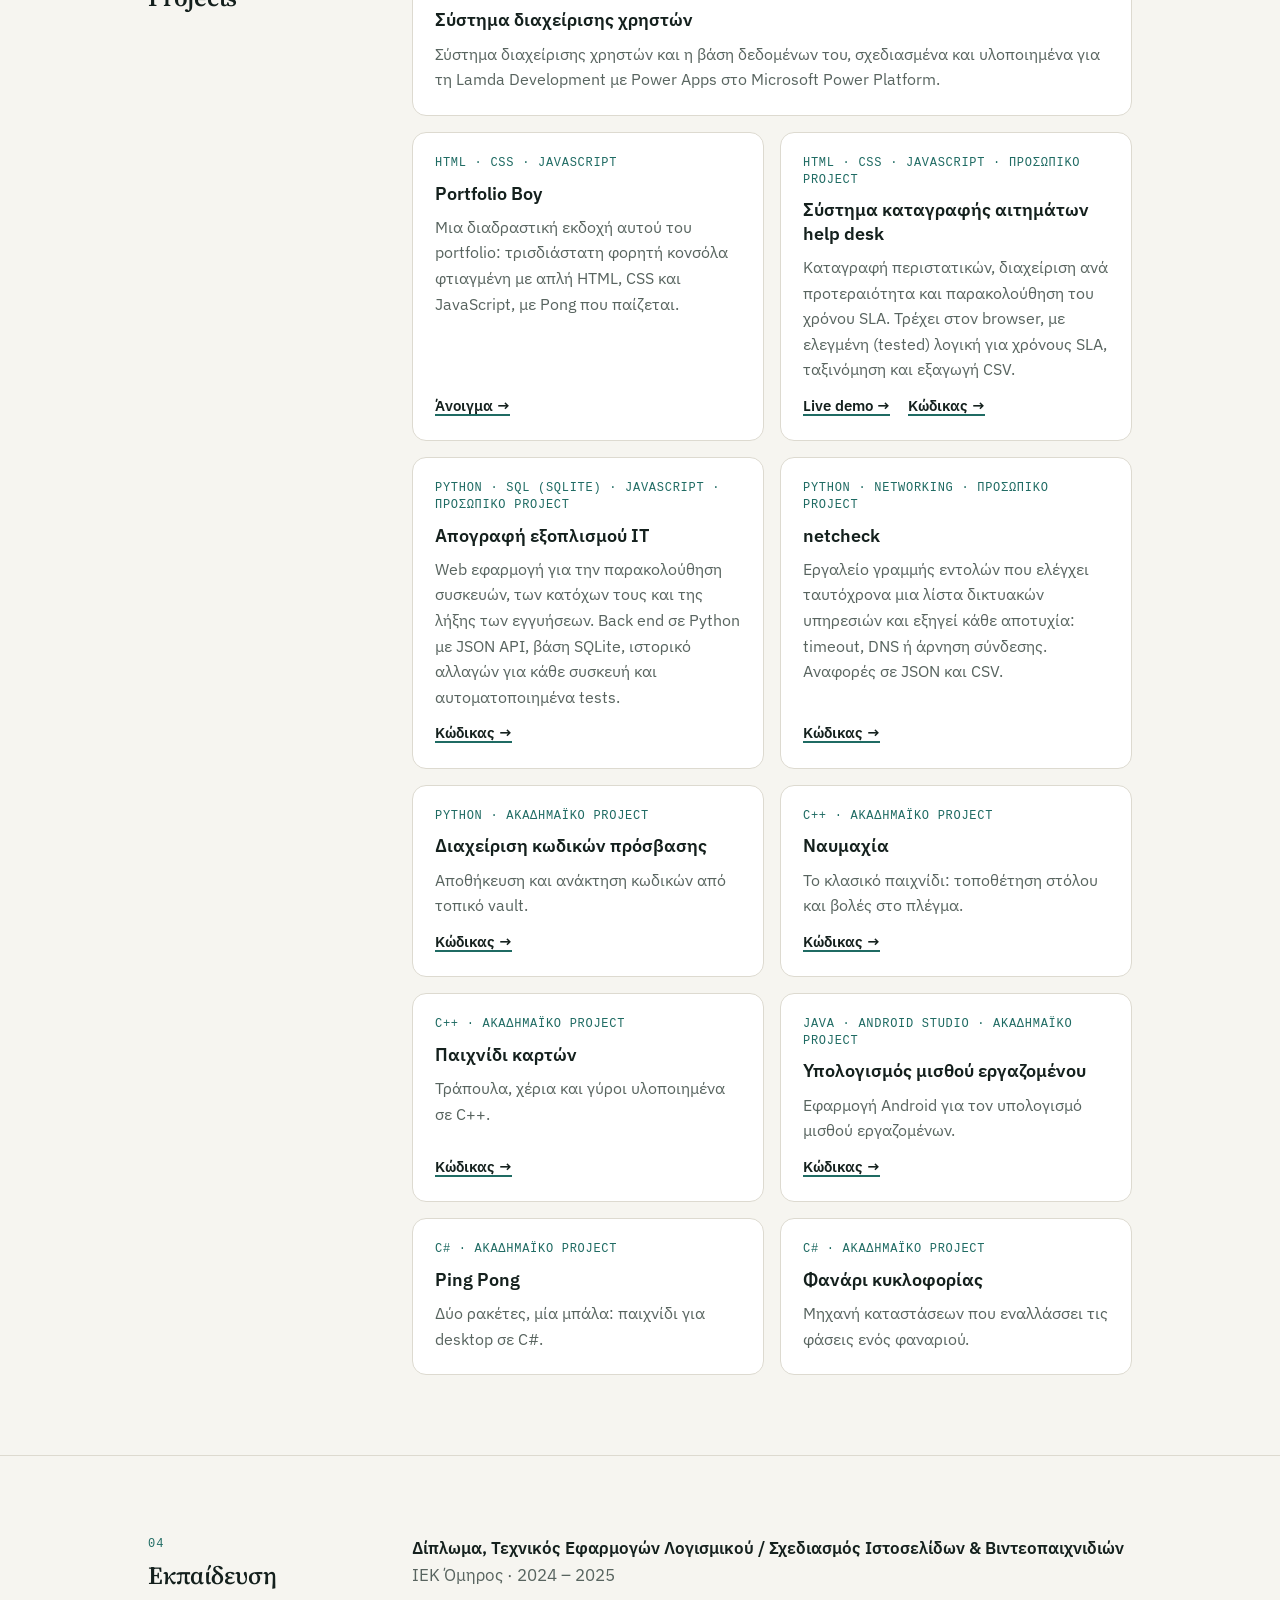
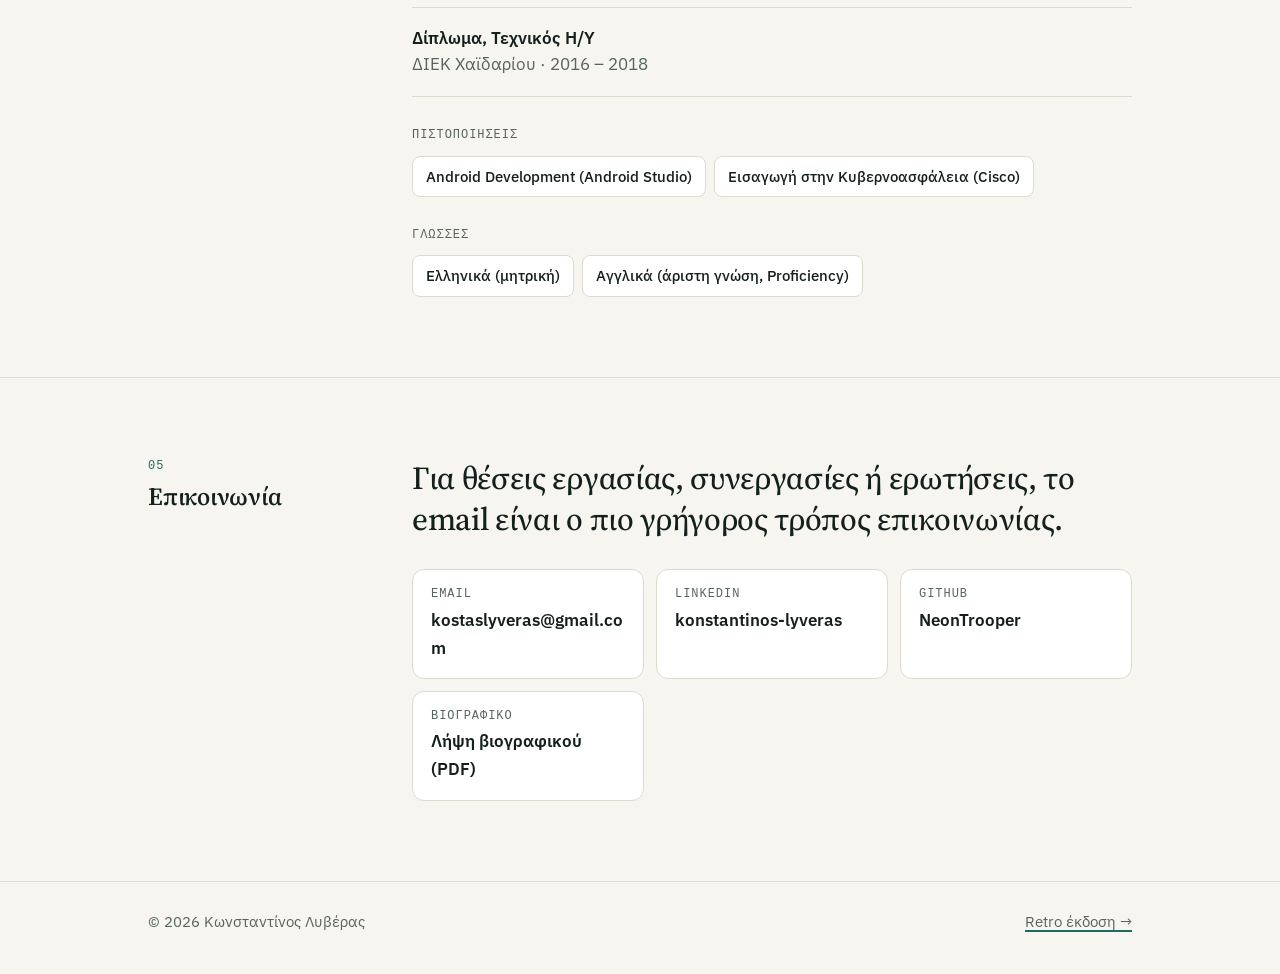
==== commit a979326d: "Use a sharper portrait and show it larger Co-Authored-By: Claude Fable 5.2 <noreply@anthropic.com>" ====
--- a/el/index.html
+++ b/el/index.html
@@ -48,7 +48,7 @@
     </div>
   </div>
   <aside class="side">
-    <img class="portrait" src="../assets/portrait.jpg" width="120" height="120" alt="Φωτογραφία του Κωνσταντίνου Λυβέρα">
+    <img class="portrait" src="../assets/portrait.jpg" width="160" height="160" alt="Φωτογραφία του Κωνσταντίνου Λυβέρα">
     <dl class="facts"><div><dt>Τώρα</dt><dd>Service Delivery Associate<small>Lamda Development</small></dd></div><div><dt>Έδρα</dt><dd>Χαϊδάρι, Αθήνα<small>Ελλάδα</small></dd></div><div><dt>Στον χώρο του IT από</dt><dd>2019<small>Τηλεπικοινωνίες, λιανική, Πολεμικό Ναυτικό, media, ανάπτυξη ακινήτων</small></dd></div></dl>
   </aside>
 </div></section>
--- a/assets/site.css
+++ b/assets/site.css
@@ -134,7 +134,7 @@
 .facts dd { font-weight: 500; line-height: 1.45; }
 .facts dd small { display: block; font-weight: 400; font-size: .9rem; color: var(--muted); }
 
-.portrait { display: block; width: 120px; height: 120px; border-radius: 16px; object-fit: cover; border: 1px solid var(--line); margin-bottom: 20px; }
+.portrait { display: block; width: 160px; height: 160px; border-radius: 16px; object-fit: cover; border: 1px solid var(--line); margin-bottom: 20px; }
 
 /* ---------- sections ---------- */
 .section { padding: clamp(44px, 7vw, 80px) 0; border-top: 1px solid var(--line); }
